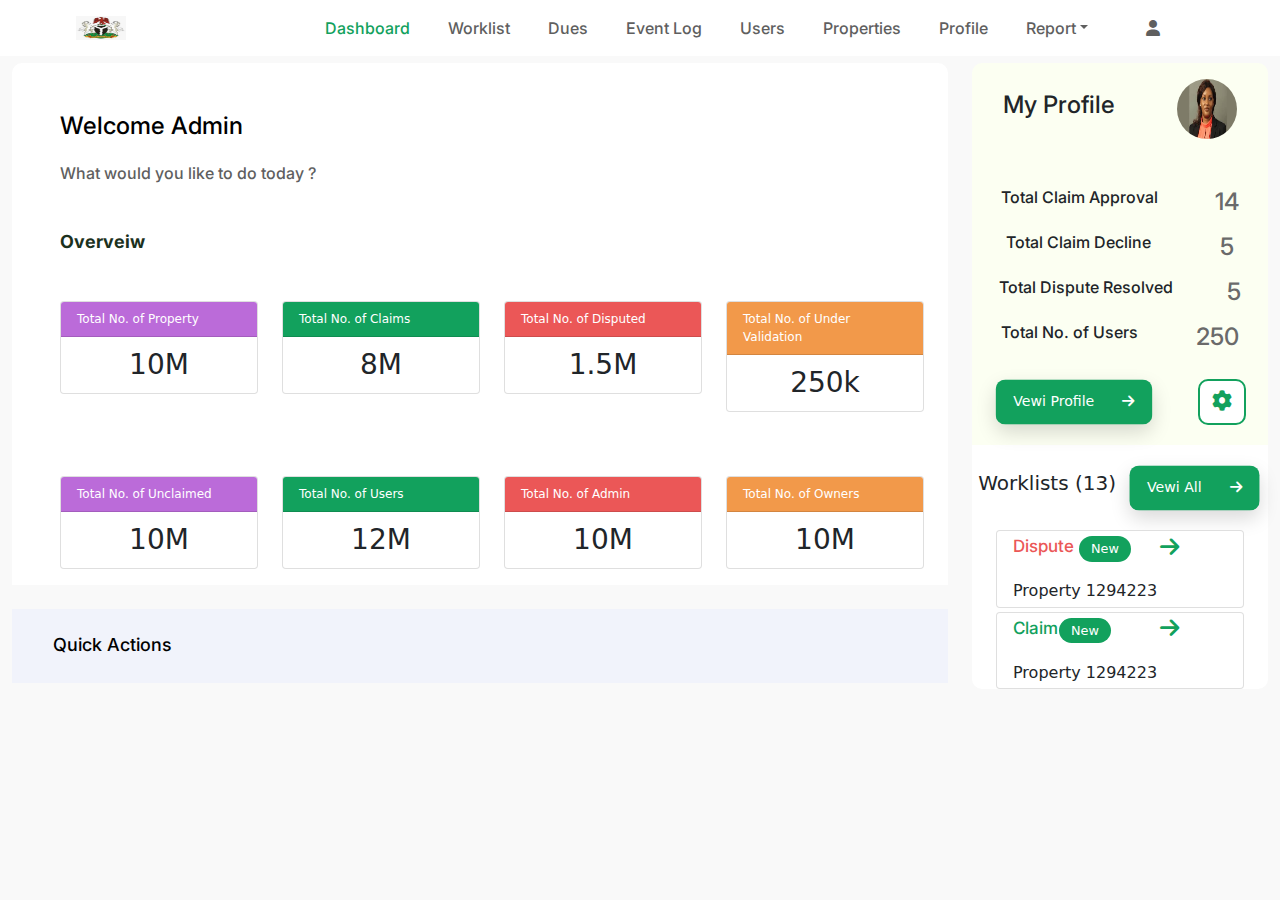
==== index.html @ dd1af163 "Initial commits" ====
<!DOCTYPE html>
<html lang="en">
    <head>
        <meta charset="UTF-8">
        <meta http-equiv="X-UA-Compatible" content="IE=edge">
        <meta name="viewport" content="width=device-width, initial-scale=1.0">
        <title>Document</title>
        <link rel="stylesheet" href="css/bootstrap.rtl.min.css">
        <link rel="stylesheet" href="css/navbar.css">
        <link rel="stylesheet" href="css/welcome-admin.css">
        <link rel="stylesheet" href="css/admin.css">
        <link
            rel="stylesheet"
            href="https://cdnjs.cloudflare.com/ajax/libs/font-awesome/6.0.0/css/all.min.css"
            integrity="sha512-9usAa10IRO0HhonpyAIVpjrylPvoDwiPUiKdWk5t3PyolY1cOd4DSE0Ga+ri4AuTroPR5aQvXU9xC6qOPnzFeg=="
            crossorigin="anonymous"
            referrerpolicy="no-referrer"
        >
        <link href="https://fonts.googleapis.com/css2?family=Inter:wght@100;200;300;400;500&family=Poppins:wght@700&display=swap" rel="stylesheet">
        <link href="https://fonts.googleapis.com/css2?family=Inter:wght@100;200;300;400;500;600;700;800;900&family=M+PLUS+Rounded+1c:wght@700;800;900&family=Merriweather:ital,wght@0,300;0,400;0,700;1,300;1,400;1,900&family=Ms+Madi&family=PT+Sans:ital,wght@0,400;0,700;1,400&family=Special+Elite&family=Water+Brush&display=swap" rel="stylesheet">
    </head>
    <body>
        <nav class="navbar navbar-expand-lg navbar-light fixed-top  ">
            <div class="container-fluid ">
                <a class="navbar-brand" href="#">
                    <img
                        src="image/coat.jpg"
                        alt=""
                        width="50"
                        height="24"
                        class="d-inline-block align-text-top me-5"
                    >
                </a>
                <button
                    class="navbar-toggler"
                    type="button"
                    data-bs-toggle="collapse"
                    data-bs-target="#navbarNav"
                    aria-controls="navbarNav"
                    aria-expanded="false"
                    aria-label="Toggle navigation"
                >
                    <span class="navbar-toggler-icon"></span>
                </button>
                <div class="collapse navbar-collapse" id="navbarNav">
                    <ul class="navbar-nav">
                        <li class="nav-item">
                            <a class="nav-link active " aria-current="page" href="#">Dashboard</a>
                        </li>
                        <li class="nav-item">
                            <a class="nav-link " href="#">Worklist</a>
                        </li>
                        <li class="nav-item">
                            <a class="nav-link " href="#">Dues</a>
                        </li>
                        <li class="nav-item">
                            <a class="nav-link " href="index.html">Event Log</a>
                        </li>
                        <li class="nav-item">
                            <a class="nav-link" href="users.html">Users</a>
                        </li>
                        <li class="nav-item">
                            <a class="nav-link" href="#">Properties</a>
                        </li>
                        <li class="nav-item">
                            <a class="nav-link" href="#">Profile</a>
                        </li>
                        <li class="nav-item dropdown">
                            <a
                                class="nav-link dropdown-toggle"
                                href="#"
                                id="navbarDropdownMenuLink"
                                role="button"
                                data-bs-toggle="dropdown"
                                aria-expanded="false"
                            >
                                Report
                            </a>
                            <ul class="dropdown-menu" aria-labelledby="navbarDropdownMenuLink">
                                <li>
                                    <a class="dropdown-item" href="#">Action</a>
                                </li>
                                <li>
                                    <a class="dropdown-item" href="#">Another action</a>
                                </li>
                                <li>
                                    <a class="dropdown-item" href="#">Something else here</a>
                                </li>
                            </ul>
                        </li>
                        <li class="nav-item me-3">
                            <a class="nav-link" href="#">
                                <i class="fa-solid fa-user"></i>
                            </a>
                        </li>
                    </ul>
                </div>
            </div>
        </nav>
        <!-- MAIN CONTAINER -->
        <section>
            <div class="container-fluid main-container ">
                <div class="row d-flex justify-content-around">
                    <div class="col-lg-9 col-12  ">
                        <div class="admin-container">
                            <div class="admin-header me-5 pt-5">
                                <h4>Welcome Admin</h4>
                                <div class="sub-title mt-4">
                                    <p> What would you like to do today ?</p>
                                </div>
                            </div>
                            <div class="admin-body me-5 mt-5">
                                <div class="body-header">
                                    <h4>
                                        Overveiw
                                    </h4>
                                </div>
                                <div class="body-cards mt-5 ms-5 ms-lg-4 ">
                                    <div class="row mb-3 ">
                                        <div class="col-lg-3 col-6 mb-3 ">
                                            <div class="card ">
                                                <div class="card-header card-header-one">Total No. of Property</div>
                                                <div class="card-body">
                                                    <h3 class="card-text text-center p-2">
                                                        <span class=""> 10M</span>
                                                    </h3>
                                                </div>
                                            </div>
                                        </div>
                                        <div class="col-lg-3 col-6 mb-3">
                                            <div class="card">
                                                <div class="card-header card-header-two">Total No. of Claims</div>
                                                <div class="card-body">
                                                    <h3 class="card-text text-center p-2">
                                                        <span class=""> 8M</span>
                                                    </h3>
                                                </div>
                                            </div>
                                        </div>
                                        <div class="col-lg-3 col-6 mb-3">
                                            <div class="card">
                                                <div class="card-header card-header-three">Total No. of Disputed</div>
                                                <div class="card-body">
                                                    <h3 class="card-text text-center p-2">
                                                        <span class=""> 1.5M</span>
                                                    </h3>
                                                </div>
                                            </div>
                                        </div>
                                        <div class="col-lg-3 col-6 mb-3">
                                            <div class="card">
                                                <div class="card-header card-header-four">Total No. of Under Validation</div>
                                                <div class="card-body">
                                                    <h3 class="card-text text-center p-2">
                                                        <span class=""> 250k</span>
                                                    </h3>
                                                </div>
                                            </div>
                                        </div>
                                    </div>
                                    <div class="row mt-lg-5  ">
                                        <div class="col-lg-3 col-6 mb-3">
                                            <div class="card">
                                                <div class="card-header card-header-one">Total No. of Unclaimed</div>
                                                <div class="card-body">
                                                    <h3 class="card-text text-center p-2">
                                                        <span class=""> 10M</span>
                                                    </h3>
                                                </div>
                                            </div>
                                        </div>
                                        <div class="col-lg-3 col-6 mb-3">
                                            <div class="card">
                                                <div class="card-header card-header-two">Total No. of Users</div>
                                                <div class="card-body">
                                                    <h3 class="card-text text-center p-2">
                                                        <span class=""> 12M</span>
                                                    </h3>
                                                </div>
                                            </div>
                                        </div>
                                        <div class="col-lg-3 col-6 mb-3 ">
                                            <div class="card">
                                                <div class="card-header card-header-three">Total No. of Admin</div>
                                                <div class="card-body">
                                                    <h3 class="card-text text-center p-2">
                                                        <span class=""> 10M</span>
                                                    </h3>
                                                </div>
                                            </div>
                                        </div>
                                        <div class="col-lg-3 col-6 mb-3">
                                            <div class="card">
                                                <div class="card-header card-header-four">Total No. of Owners</div>
                                                <div class="card-body">
                                                    <h3 class="card-text text-center p-2">
                                                        <span class=""> 10M</span>
                                                    </h3>
                                                </div>
                                            </div>
                                        </div>
                                    </div>
                                </div>
                            </div>
                        </div>
                        <div class="quick-action-container mt-4 ">
                            <div class="quick-action-link me-3">
                                <a href="">Quick Actions</a>
                            </div>
                        </div>
                    </div>
                    <div class="col-lg-3 col-12  right-container ">
                        <div class="profile-container">
                            <div class="profile-header d-flex justify-content-around align-items-center  pt-3">
                                <div class="profile-text">
                                    <h4>My Profile</h4>
                                </div>
                                <div class="profile-image">
                                    <img src="image/user4.jpg" alt="" class=" ">
                                </div>
                            </div>
                            <div class="profile-body mt-5">
                                <div class="total d-flex justify-content-around align-items-center ">
                                    <p>Total Claim Approval</p>
                                    <span class="total-number pb-2">14</span>
                                </div>
                                <div class="total d-flex justify-content-around align-items-center mt-2">
                                    <p>Total Claim Decline</p>
                                    <span class="total-number pb-2">5</span>
                                </div>
                                <div class="total d-flex justify-content-around align-items-center mt-2">
                                    <p>Total Dispute Resolved</p>
                                    <span class="total-number pb-2">5</span>
                                </div>
                                <div class="total d-flex justify-content-around align-items-center mt-2">
                                    <p>Total No. of  Users</p>
                                    <span class="total-number mb-2">250</span>
                                </div>
                            </div>
                            <div class="profile-footer d-flex justify-content-around align-items-center">
                                <div class="veiw-btn">
                                    <button class="view-button px-3">
                                        Vewi Profile
                                        <i class="fa-solid fa-arrow-right me-4"></i>
                                    </button>
                                </div>
                                <div class="setting-icon ">
                                    <i class="fa-solid fa-gear"></i>
                                </div>
                            </div>
                        </div>
                        <div class="worklists-container">
                            <div class="worklist-header d-flex justify-content-around align-items-center">
                                <div class="worklist-text mt-0 ">
                                    <h5>
                                        Worklists
                                        <span> (13)</span>
                                    </h5>
                                </div>
                                <div class="veiw-btn mt-0 ">
                                    <button class="view-button px-3">
                                        Vewi All
                                        <i class="fa-solid fa-arrow-right me-4 "></i>
                                    </button>
                                </div>
                            </div>
                            <div class="worklist-body  d-flex flex-column">
                                <div class="card ms-4 me-4">
                                    <div class="card-body">
                                        <div class="card-title d-flex align-items-center justify-content-between">
                                            <p class="mt-1 dispute">Dispute</p>
                                            <div class="new d-flex align-items-center ms-4 mb-2 ">New</div>
                                            <div class="arrow-right  mb-2">
                                                <i class="fa-solid fa-arrow-right ms-5 "></i>
                                            </div>
                                        </div>
                                        <p class="card-text">
                                            Property
                                            <span>1294223</span>
                                        </p>
                                    </div>
                                </div>
                                <div class="card mt-1 ms-4 me-4">
                                    <div class="card-body">
                                        <div class="card-title d-flex align-items-center justify-content-between">
                                            <p class="mt-1 claim">Claim</p>
                                            <div class="new d-flex align-items-center ms-5 mb-2">New</div>
                                            <div class="arrow-right  mb-2">
                                                <i class="fa-solid fa-arrow-right ms-5 "></i>
                                            </div>
                                        </div>
                                        <p class="card-text">
                                            Property
                                            <span>1294223</span>
                                        </p>
                                    </div>
                                </div>
                            </div>
                        </div>
                    </div>
                </div>
            </div>
        </section>
    </body>
</html>
---- css/navbar.css ----
/* All Nav Bar */
.navbar {
  background-color: #ffffff !important;
  z-index: 10;
  width: 100%;
  /* padding-top: 0 !important; */
  /* padding-bottom: 0 !important; */
}
.navbar-collapse {
  justify-content: flex-end;
  padding-right: 100px;
  background-color: #ffffff;
}
.navbar-expand-lg .navbar-nav .nav-link {
  padding-left: 30px;
}
.dropdown-menu {
  text-align: left;
}
.navbar-light .navbar-nav .nav-link.active {
  font-family: "Inter";
  font-style: normal;
  font-weight: 500;
  font-size: 16px;
  line-height: 19px;
  color: #12a15d;
}
.navbar-light .navbar-nav .nav-link {
  font-family: "Inter";
  font-style: normal;
  font-weight: 500;
  font-size: 16px;
  line-height: 19px;
  color: #5f5f5f;
}
.navbar-light .navbar-nav .nav-link:hover {
  color: #12a15d;
}
.dropdown-menu li a {
  text-decoration: underline;
  font-family: "Inter";
  font-style: normal;
  font-weight: 500;
  font-size: 16px;
  line-height: 19px;
  color: #12a15d;
}
.navbar-toggler {
  outline: none !important;
}
.navbar-light .navbar-toggler {
  border-color: white;
}
.navbar-toggler:focus {
  box-shadow: none;
}
---- css/welcome-admin.css ----
body {
  background-color: #f9f9f9;
}
.main-container {
  background-color: #f9f9f9;
  margin-top: 63px;
}
.profile-container {
  background-color: #fcfff2;
  border-top-left-radius: 10px;
  border-top-right-radius: 10px;
}
.profile-header .profile-text {
  font-family: "Inter";
  font-style: normal;
  font-weight: 500;
  font-size: 20px;
  line-height: 24px;
}
.profile-header .profile-image img {
  overflow: hidden;
  width: 60px;
  height: 60px;
  border-radius: 30px;
}

.profile-body .total p {
  font-family: "Inter";
  font-style: normal;
  font-weight: 500;
  font-size: 16px;
  line-height: 19px;
}
.profile-body .total .total-number {
  font-family: "Inter";
  font-style: normal;
  font-weight: 500;
  font-size: 24px;
  line-height: 29px;
  color: #6a6a6a;
}

.view-button,
.setting-icon {
  background: #12a15d;
  border: 0;
  outline: 0;
  color: #fff;
  border-radius: 10px;
  font-size: 0.9rem;
  margin: 20px 0;
  box-shadow: 0px 8px 20px rgba(0, 0, 0, 0.15);
  display: inline-block;
  text-align: center;
  cursor: pointer;
  transition: 0.25s transform;
  border: 2px solid transparent;

  padding: 10px 20px;
  gap: 10px;
}
.view-button,
.setting-icon:hover {
  transform: scale(0.98);
}
.setting-icon {
  border: 2px solid #12a15d;
  box-shadow: none;
  font-size: 0.6rem;
  padding: 10px 12px;
  background-color: #fff;
}
.setting-icon .fa-gear {
  font-size: 20px;
  color: #12a15d;
}
.worklists-container {
  background-color: #ffffff;
  border-bottom-left-radius: 10px;
  border-bottom-right-radius: 10px;
}

.card-body .card-title .dispute,
.claim {
  font-family: "Inter";
  font-style: normal;
  font-weight: 500;
  font-size: 17px;
  line-height: 17px;
  color: #eb5757;
}
.card-body .card-title .claim {
  color: #12a15d;
}
.card-body {
  padding: 0.2rem 1rem;
}
.card-body .card-title .new {
  background: #12a15d;
  color: #fff;
  font-size: 0.8rem;
  padding: 3px 12px;
  border-radius: 1rem;
}
.card-body .card-title .arrow-right .fa-solid {
  font-size: 22px;
  color: #12a15d;
}
---- css/admin.css ----
.admin-container {
  background: #ffffff;
  border-top-left-radius: 10px;
  border-top-right-radius: 10px;
}
.admin-container .admin-header h4 {
  font-family: "Inter";
  font-style: normal;
  font-weight: 500;
  font-size: 24px;
  line-height: 29px;
  color: #000000;
}
.admin-container .admin-header .sub-title p {
  font-family: "Inter";
  font-style: normal;
  font-weight: 500;
  font-size: 16px;
  line-height: 19px;
  color: #5f5f5f;
}
.admin-container .admin-body .body-header h4 {
  font-family: "Inter";
  font-style: normal;
  font-weight: 700;
  font-size: 18px;
  line-height: 22px;
  color: #1b311d;
}
.body-cards .row .card-header-one {
  background-color: #bb6bd9;
  color: white;
  font-size: 12px;
}
.body-cards .row .card-header-two {
  background-color: #12a15d;
  color: white;
  font-size: 12px;
}
.body-cards .row .card-header-three {
  background-color: #eb5757;
  color: white;
  font-size: 12px;
}
.body-cards .row .card-header-four {
  background-color: #f2994a;
  color: white;
  font-size: 12px;
}
.quick-action-container {
  background-color: #f1f3fb;
  padding: 25px;
}
.quick-action-container .quick-action-link a {
  text-decoration: none;
  color: #000000;
  font-family: "Inter";
  font-style: normal;
  font-weight: 500;
  font-size: 18px;
  line-height: 22px;
}
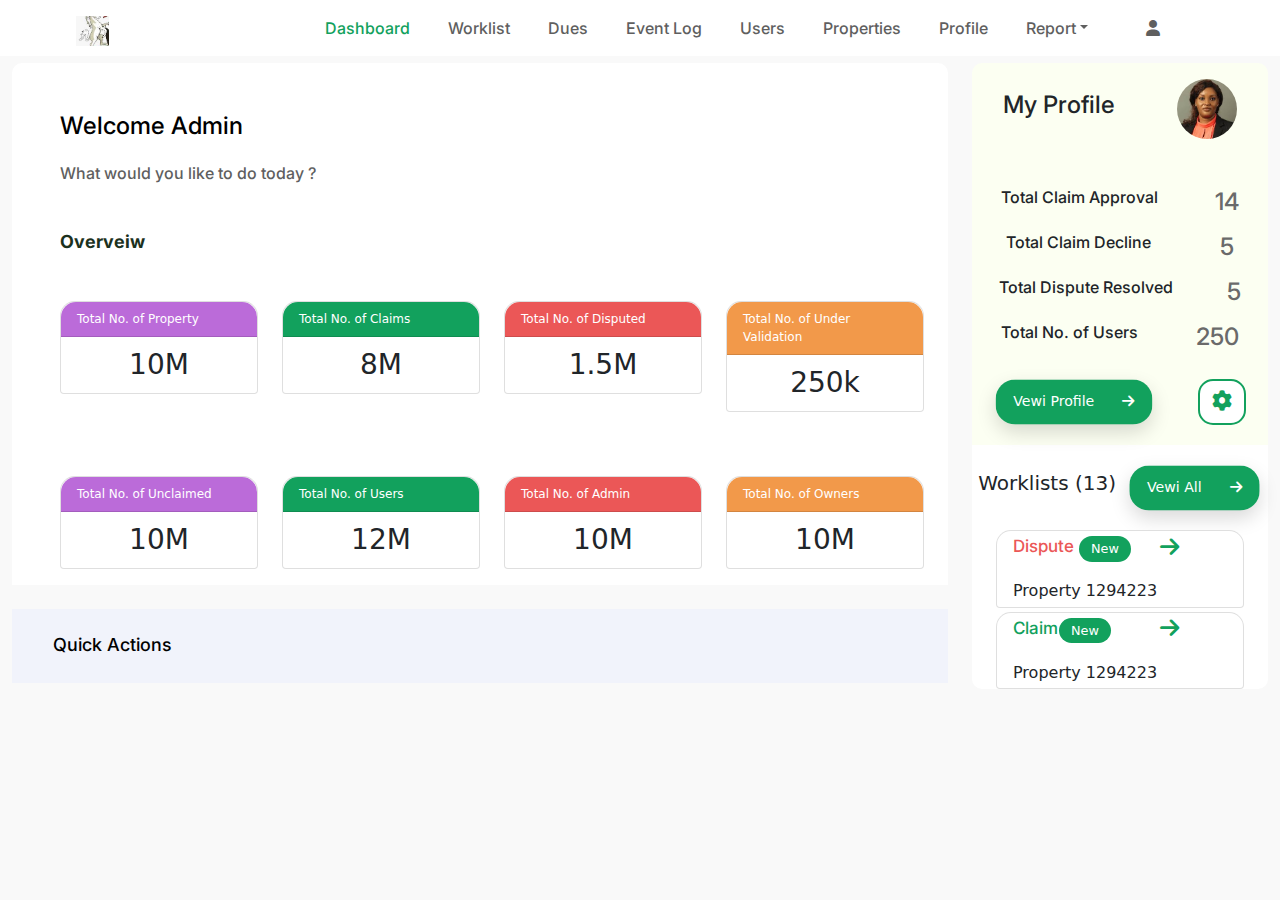
==== commit bff2b8c3: "Nigeria" ====
--- a/index.html
+++ b/index.html
@@ -23,13 +23,9 @@
         <nav class="navbar navbar-expand-lg navbar-light fixed-top  ">
             <div class="container-fluid ">
                 <a class="navbar-brand" href="#">
-                    <img
-                        src="image/coat.jpg"
-                        alt=""
-                        width="50"
-                        height="24"
-                        class="d-inline-block align-text-top me-5"
-                    >
+                    <div class="nav-image">
+                        <img src="image/coat.jpg" alt="" class="d-inline-block align-text-top me-5">
+                    </div>
                 </a>
                 <button
                     class="navbar-toggler"
@@ -48,22 +44,22 @@
                             <a class="nav-link active " aria-current="page" href="#">Dashboard</a>
                         </li>
                         <li class="nav-item">
-                            <a class="nav-link " href="#">Worklist</a>
-                        </li>
-                        <li class="nav-item">
-                            <a class="nav-link " href="#">Dues</a>
-                        </li>
-                        <li class="nav-item">
-                            <a class="nav-link " href="index.html">Event Log</a>
+                            <a class="nav-link " href="work-list.html">Worklist</a>
+                        </li>
+                        <li class="nav-item">
+                            <a class="nav-link " href="dues.html">Dues</a>
+                        </li>
+                        <li class="nav-item">
+                            <a class="nav-link " href="event-log.html">Event Log</a>
                         </li>
                         <li class="nav-item">
                             <a class="nav-link" href="users.html">Users</a>
                         </li>
                         <li class="nav-item">
-                            <a class="nav-link" href="#">Properties</a>
-                        </li>
-                        <li class="nav-item">
-                            <a class="nav-link" href="#">Profile</a>
+                            <a class="nav-link" href="property.html">Properties</a>
+                        </li>
+                        <li class="nav-item">
+                            <a class="nav-link" href="profile.html">Profile</a>
                         </li>
                         <li class="nav-item dropdown">
                             <a
@@ -88,10 +84,27 @@
                                 </li>
                             </ul>
                         </li>
-                        <li class="nav-item me-3">
-                            <a class="nav-link" href="#">
+                        <li class="nav-item dropdown me-3">
+                            <a
+                                class="nav-link"
+                                href="#"
+                                class="nav-link dropdown-toggle"
+                                href="#"
+                                id="profile-log-out"
+                                role="button"
+                                data-bs-toggle="dropdown"
+                                aria-expanded="false"
+                            >
                                 <i class="fa-solid fa-user"></i>
                             </a>
+                            <ul class="dropdown-menu" aria-labelledby="profile-log-out">
+                                <li>
+                                    <a class="dropdown-item" href="log-in.html">Log Out</a>
+                                </li>
+                                <li>
+                                    <a class="dropdown-item" href="change-password.html">Change Password</a>
+                                </li>
+                            </ul>
                         </li>
                     </ul>
                 </div>
@@ -240,7 +253,7 @@
                             <div class="profile-footer d-flex justify-content-around align-items-center">
                                 <div class="veiw-btn">
                                     <button class="view-button px-3">
-                                        Vewi Profile
+                                        <a href="profile.html">Vewi Profile</a>
                                         <i class="fa-solid fa-arrow-right me-4"></i>
                                     </button>
                                 </div>
@@ -259,7 +272,7 @@
                                 </div>
                                 <div class="veiw-btn mt-0 ">
                                     <button class="view-button px-3">
-                                        Vewi All
+                                        <a href="work-list.html"> Vewi All</a>
                                         <i class="fa-solid fa-arrow-right me-4 "></i>
                                     </button>
                                 </div>
@@ -301,5 +314,7 @@
                 </div>
             </div>
         </section>
+        <script src="js/bootstrap.bundle.min.js"></script>
+        <script src="js/form.js"></script>
     </body>
 </html>
--- a/css/navbar.css
+++ b/css/navbar.css
@@ -3,8 +3,6 @@
   background-color: #ffffff !important;
   z-index: 10;
   width: 100%;
-  /* padding-top: 0 !important; */
-  /* padding-bottom: 0 !important; */
 }
 .navbar-collapse {
   justify-content: flex-end;
@@ -54,3 +52,6 @@
 .navbar-toggler:focus {
   box-shadow: none;
 }
+.nav-image {
+  height: 30px;
+}
--- a/css/welcome-admin.css
+++ b/css/welcome-admin.css
@@ -1,6 +1,20 @@
 body {
   background-color: #f9f9f9;
 }
+
+img {
+  height: 100%;
+  width: 100%;
+  object-fit: cover;
+}
+a {
+  text-decoration: none;
+  color: inherit;
+}
+a:hover {
+  color: inherit;
+}
+
 .main-container {
   background-color: #f9f9f9;
   margin-top: 63px;
@@ -46,7 +60,6 @@
   border: 0;
   outline: 0;
   color: #fff;
-  border-radius: 10px;
   font-size: 0.9rem;
   margin: 20px 0;
   box-shadow: 0px 8px 20px rgba(0, 0, 0, 0.15);
@@ -55,7 +68,7 @@
   cursor: pointer;
   transition: 0.25s transform;
   border: 2px solid transparent;
-
+  border-radius: 20px;
   padding: 10px 20px;
   gap: 10px;
 }
@@ -69,6 +82,7 @@
   font-size: 0.6rem;
   padding: 10px 12px;
   background-color: #fff;
+  border-radius: 15px;
 }
 .setting-icon .fa-gear {
   font-size: 20px;
--- a/css/admin.css
+++ b/css/admin.css
@@ -27,25 +27,38 @@
   line-height: 22px;
   color: #1b311d;
 }
+.card {
+  border-top-left-radius: 15px;
+  border-top-right-radius: 15px;
+}
 .body-cards .row .card-header-one {
   background-color: #bb6bd9;
+
   color: white;
   font-size: 12px;
+  border-top-left-radius: 15px;
+  border-top-right-radius: 15px;
 }
 .body-cards .row .card-header-two {
   background-color: #12a15d;
   color: white;
   font-size: 12px;
+  border-top-left-radius: 15px;
+  border-top-right-radius: 15px;
 }
 .body-cards .row .card-header-three {
   background-color: #eb5757;
   color: white;
   font-size: 12px;
+  border-top-left-radius: 15px;
+  border-top-right-radius: 15px;
 }
 .body-cards .row .card-header-four {
   background-color: #f2994a;
   color: white;
   font-size: 12px;
+  border-top-left-radius: 15px;
+  border-top-right-radius: 15px;
 }
 .quick-action-container {
   background-color: #f1f3fb;
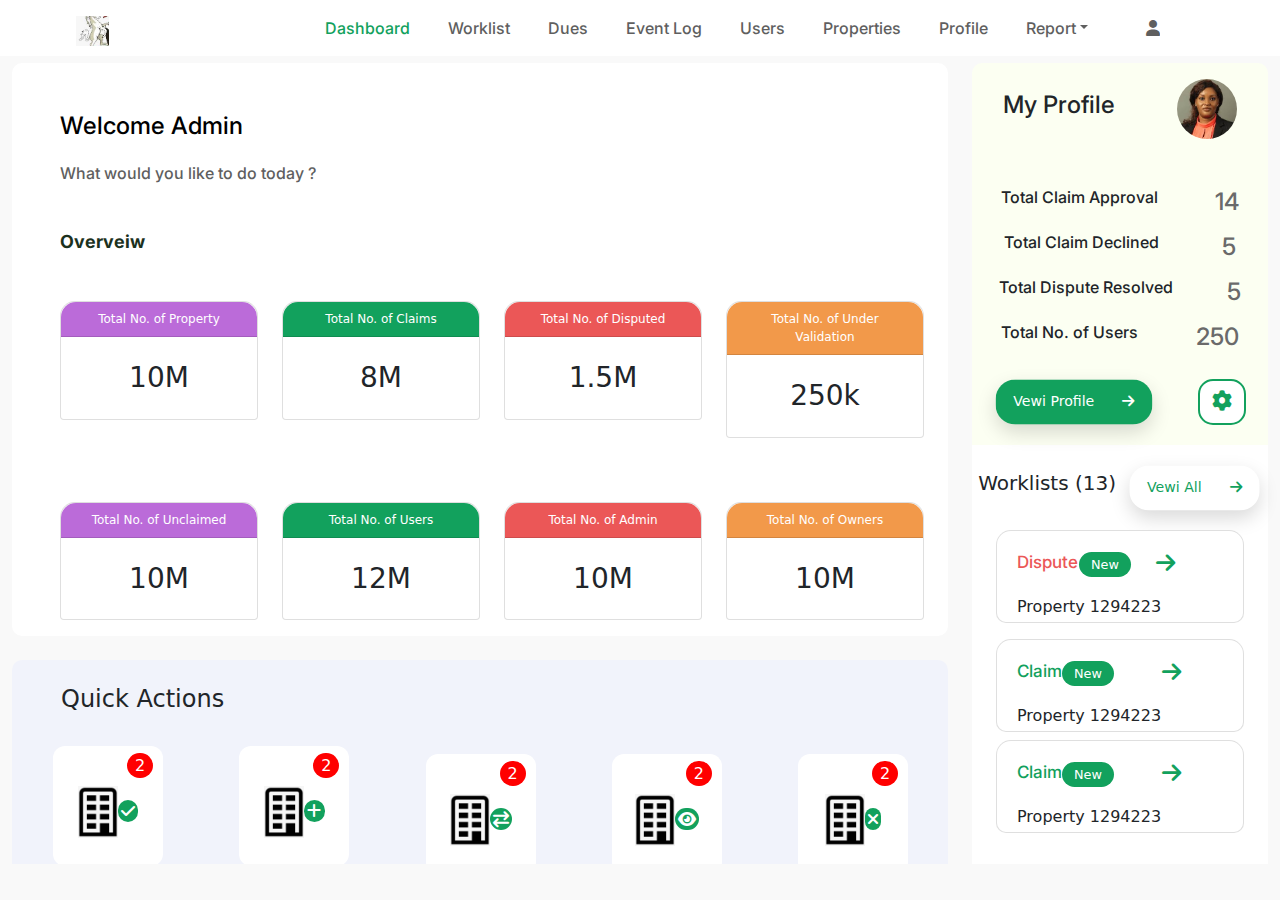
==== commit 84f453ca: "update" ====
--- a/index.html
+++ b/index.html
@@ -9,6 +9,7 @@
         <link rel="stylesheet" href="css/navbar.css">
         <link rel="stylesheet" href="css/welcome-admin.css">
         <link rel="stylesheet" href="css/admin.css">
+        <link rel="stylesheet" href="css/property.css">
         <link
             rel="stylesheet"
             href="https://cdnjs.cloudflare.com/ajax/libs/font-awesome/6.0.0/css/all.min.css"
@@ -41,7 +42,7 @@
                 <div class="collapse navbar-collapse" id="navbarNav">
                     <ul class="navbar-nav">
                         <li class="nav-item">
-                            <a class="nav-link active " aria-current="page" href="#">Dashboard</a>
+                            <a class="nav-link active " aria-current="page" href="index.html">Dashboard</a>
                         </li>
                         <li class="nav-item">
                             <a class="nav-link " href="work-list.html">Worklist</a>
@@ -74,13 +75,16 @@
                             </a>
                             <ul class="dropdown-menu" aria-labelledby="navbarDropdownMenuLink">
                                 <li>
-                                    <a class="dropdown-item" href="#">Action</a>
+                                    <a class="dropdown-item" href="property-report.html">Property Report</a>
                                 </li>
                                 <li>
-                                    <a class="dropdown-item" href="#">Another action</a>
+                                    <a class="dropdown-item" href="user-report.html">User Report</a>
                                 </li>
                                 <li>
-                                    <a class="dropdown-item" href="#">Something else here</a>
+                                    <a class="dropdown-item" href="transaction-report.html">Tansaction Report</a>
+                                </li>
+                                <li>
+                                    <a class="dropdown-item" href="activites.html">Activity Report</a>
                                 </li>
                             </ul>
                         </li>
@@ -110,12 +114,14 @@
                 </div>
             </div>
         </nav>
-        <!-- MAIN CONTAINER -->
+        <!-- MAIN CONTAINER  -->
         <section>
+            <!-- OVERVIEW CONTAINER -->
             <div class="container-fluid main-container ">
-                <div class="row d-flex justify-content-around">
-                    <div class="col-lg-9 col-12  ">
+                <div class="row d-flex justify-content-around full-container">
+                    <div class="col-lg-9 col-12 first-container  ">
                         <div class="admin-container">
+                            <!-- OVERVIEW HEADER -->
                             <div class="admin-header me-5 pt-5">
                                 <h4>Welcome Admin</h4>
                                 <div class="sub-title mt-4">
@@ -128,86 +134,95 @@
                                         Overveiw
                                     </h4>
                                 </div>
+                                <!-- OVERVIEW BODY -->
                                 <div class="body-cards mt-5 ms-5 ms-lg-4 ">
                                     <div class="row mb-3 ">
-                                        <div class="col-lg-3 col-6 mb-3 ">
+                                        <!-- OVERVIEW CARD -->
+                                        <div class="col-lg-3 col-12 col-md-6 mb-3 ">
                                             <div class="card ">
-                                                <div class="card-header card-header-one">Total No. of Property</div>
-                                                <div class="card-body">
-                                                    <h3 class="card-text text-center p-2">
-                                                        <span class=""> 10M</span>
-                                                    </h3>
-                                                </div>
-                                            </div>
-                                        </div>
-                                        <div class="col-lg-3 col-6 mb-3">
-                                            <div class="card">
-                                                <div class="card-header card-header-two">Total No. of Claims</div>
-                                                <div class="card-body">
-                                                    <h3 class="card-text text-center p-2">
-                                                        <span class=""> 8M</span>
-                                                    </h3>
-                                                </div>
-                                            </div>
-                                        </div>
-                                        <div class="col-lg-3 col-6 mb-3">
-                                            <div class="card">
-                                                <div class="card-header card-header-three">Total No. of Disputed</div>
-                                                <div class="card-body">
-                                                    <h3 class="card-text text-center p-2">
-                                                        <span class=""> 1.5M</span>
-                                                    </h3>
-                                                </div>
-                                            </div>
-                                        </div>
-                                        <div class="col-lg-3 col-6 mb-3">
-                                            <div class="card">
-                                                <div class="card-header card-header-four">Total No. of Under Validation</div>
-                                                <div class="card-body">
-                                                    <h3 class="card-text text-center p-2">
-                                                        <span class=""> 250k</span>
-                                                    </h3>
-                                                </div>
-                                            </div>
-                                        </div>
-                                    </div>
-                                    <div class="row mt-lg-5  ">
-                                        <div class="col-lg-3 col-6 mb-3">
-                                            <div class="card">
-                                                <div class="card-header card-header-one">Total No. of Unclaimed</div>
-                                                <div class="card-body">
-                                                    <h3 class="card-text text-center p-2">
-                                                        <span class=""> 10M</span>
-                                                    </h3>
-                                                </div>
-                                            </div>
-                                        </div>
-                                        <div class="col-lg-3 col-6 mb-3">
-                                            <div class="card">
-                                                <div class="card-header card-header-two">Total No. of Users</div>
-                                                <div class="card-body">
-                                                    <h3 class="card-text text-center p-2">
-                                                        <span class=""> 12M</span>
-                                                    </h3>
-                                                </div>
-                                            </div>
-                                        </div>
-                                        <div class="col-lg-3 col-6 mb-3 ">
-                                            <div class="card">
-                                                <div class="card-header card-header-three">Total No. of Admin</div>
-                                                <div class="card-body">
-                                                    <h3 class="card-text text-center p-2">
-                                                        <span class=""> 10M</span>
-                                                    </h3>
-                                                </div>
-                                            </div>
-                                        </div>
-                                        <div class="col-lg-3 col-6 mb-3">
-                                            <div class="card">
-                                                <div class="card-header card-header-four">Total No. of Owners</div>
-                                                <div class="card-body">
-                                                    <h3 class="card-text text-center p-2">
-                                                        <span class=""> 10M</span>
+                                                <div class="card-header card-header-one text-center">Total No. of Property</div>
+                                                <div class="card-body">
+                                                    <h3 class="card-text text-center p-2">
+                                                        <span class="" id="overview-number"> 10M</span>
+                                                    </h3>
+                                                </div>
+                                            </div>
+                                        </div>
+                                        <!-- OVERVIEW CARD -->
+                                        <div class="col-lg-3 col-12 col-md-6 mb-3">
+                                            <div class="card">
+                                                <div class="card-header card-header-two text-center">Total No. of Claims</div>
+                                                <div class="card-body">
+                                                    <h3 class="card-text text-center p-2">
+                                                        <span class="" id="overview-number"> 8M</span>
+                                                    </h3>
+                                                </div>
+                                            </div>
+                                        </div>
+                                        <!-- OVERVIEW CARD -->
+                                        <div class="col-lg-3 col-12 col-md-6 mb-3">
+                                            <div class="card">
+                                                <div class="card-header card-header-three text-center">Total No. of Disputed</div>
+                                                <div class="card-body">
+                                                    <h3 class="card-text text-center p-2">
+                                                        <span class="" id="overview-number"> 1.5M</span>
+                                                    </h3>
+                                                </div>
+                                            </div>
+                                        </div>
+                                        <!-- OVERVIEW CARD -->
+                                        <div class="col-lg-3 col-12 col-md-6 mb-3">
+                                            <div class="card">
+                                                <div class="card-header card-header-four text-center">Total No. of Under Validation</div>
+                                                <div class="card-body">
+                                                    <h3 class="card-text text-center p-2">
+                                                        <span class="" id="overview-number"> 250k</span>
+                                                    </h3>
+                                                </div>
+                                            </div>
+                                        </div>
+                                    </div>
+                                    <div class="row mt-lg-5 ">
+                                        <!-- OVERVIEW CARD -->
+                                        <div class="col-lg-3 col-12 col-md-6 mb-3">
+                                            <div class="card">
+                                                <div class="card-header card-header-one text-center">Total No. of Unclaimed</div>
+                                                <div class="card-body">
+                                                    <h3 class="card-text text-center p-2">
+                                                        <span class="" id="overview-number"> 10M</span>
+                                                    </h3>
+                                                </div>
+                                            </div>
+                                        </div>
+                                        <!-- OVERVIEW CARD -->
+                                        <div class="col-lg-3 col-12 col-md-6 mb-3">
+                                            <div class="card">
+                                                <div class="card-header card-header-two text-center">Total No. of Users</div>
+                                                <div class="card-body">
+                                                    <h3 class="card-text text-center p-2">
+                                                        <span class="" id="overview-number"> 12M</span>
+                                                    </h3>
+                                                </div>
+                                            </div>
+                                        </div>
+                                        <!-- OVERVIEW CARD -->
+                                        <div class="col-lg-3 col-12 col-md-6 mb-3 ">
+                                            <div class="card">
+                                                <div class="card-header card-header-three text-center">Total No. of Admin</div>
+                                                <div class="card-body">
+                                                    <h3 class="card-text text-center p-2">
+                                                        <span class="" id="overview-number"> 10M</span>
+                                                    </h3>
+                                                </div>
+                                            </div>
+                                        </div>
+                                        <!-- OVERVIEW CARD -->
+                                        <div class="col-lg-3 col-12 col-md-6 mb-3">
+                                            <div class="card">
+                                                <div class="card-header card-header-four text-center">Total No. of Owners</div>
+                                                <div class="card-body">
+                                                    <h3 class="card-text text-center p-2">
+                                                        <span class="" id="overview-number"> 10M</span>
                                                     </h3>
                                                 </div>
                                             </div>
@@ -216,38 +231,198 @@
                                 </div>
                             </div>
                         </div>
+                        <!-- QUICK ACTION -->
                         <div class="quick-action-container mt-4 ">
-                            <div class="quick-action-link me-3">
-                                <a href="">Quick Actions</a>
+                            <div class="quick-action-link me-3 ">
+                                <h4 class="mb-4 me-2 "> Quick Actions</h4>
+                                <div class="row d-flex justify-content-between align-items-center ">
+                                    <div class="col-lg-2 col-md-4 col-6">
+                                        <div class="quick-action-card ">
+                                            <div class="number-tag col-6 text-start pt-2 ">
+                                                <span class="number px-2" id="tag">2</span>
+                                            </div>
+                                            <div class="d-flex align-items-center justify-content-center mt-2">
+                                                <div class="image">
+                                                    <img src="image/black-building.png" alt="">
+                                                </div>
+                                                <div class="icon-tag">
+                                                    <div class="icon">
+                                                        <i class="fa fa-check" aria-hidden="true"></i>
+                                                    </div>
+                                                </div>
+                                            </div>
+                                        </div>
+                                    </div>
+                                    <div class="col-lg-2 col-md-4 col-6">
+                                        <div class="quick-action-card ">
+                                            <div class="number-tag col-6 text-start pt-2 ">
+                                                <span class="number px-2" id="tag">2</span>
+                                            </div>
+                                            <div class="d-flex align-items-center justify-content-center mt-2">
+                                                <div class="image">
+                                                    <img src="image/black-building.png" alt="">
+                                                </div>
+                                                <div class="icon-tag">
+                                                    <div class="icon">
+                                                        <i class="fa fa-plus" aria-hidden="true"></i>
+                                                    </div>
+                                                </div>
+                                            </div>
+                                        </div>
+                                    </div>
+                                    <div class="col-lg-2 col-md-4 col-6 mt-3">
+                                        <div class="quick-action-card ">
+                                            <div class="number-tag col-6 text-start pt-2 ">
+                                                <span class="number px-2" id="tag">2</span>
+                                            </div>
+                                            <div class="d-flex align-items-center justify-content-center mt-2">
+                                                <div class="image">
+                                                    <img src="image/black-building.png" alt="">
+                                                </div>
+                                                <div class="icon-tag">
+                                                    <div class="icon">
+                                                        <i class="fa fa-exchange" aria-hidden="true"></i>
+                                                    </div>
+                                                </div>
+                                            </div>
+                                        </div>
+                                    </div>
+                                    <div class="col-lg-2 col-md-4 col-6 mt-3">
+                                        <div class="quick-action-card ">
+                                            <div class="number-tag col-6 text-start pt-2 ">
+                                                <span class="number px-2" id="tag">2</span>
+                                            </div>
+                                            <div class="d-flex align-items-center justify-content-center mt-2">
+                                                <div class="image">
+                                                    <img src="image/black-building.png" alt="">
+                                                </div>
+                                                <div class="icon-tag">
+                                                    <div class="icon">
+                                                        <i class="fa fa-eye" aria-hidden="true"></i>
+                                                    </div>
+                                                </div>
+                                            </div>
+                                        </div>
+                                    </div>
+                                    <div class="col-lg-2 col-md-4 col-4 mt-3">
+                                        <div class="quick-action-card ">
+                                            <div class="number-tag col-6 text-start pt-2 ">
+                                                <span class="number px-2" id="tag">2</span>
+                                            </div>
+                                            <div class="d-flex align-items-center justify-content-center mt-2">
+                                                <div class="image">
+                                                    <img src="image/black-building.png" alt="">
+                                                </div>
+                                                <div class="icon-tag">
+                                                    <div class="icon">
+                                                        <i class="fa fa-times" aria-hidden="true"></i>
+                                                    </div>
+                                                </div>
+                                            </div>
+                                        </div>
+                                    </div>
+                                </div>
+                            </div>
+                        </div>
+                        <!-- TABLE CONTAINER -->
+                        <div class="property-container mt-4 ">
+                            <div class=" me-3 ">
+                                <div class="d-flex justify-content-between align-items-center">
+                                    <h5 class="mb-4 me-2 "> Properties</h5>
+                                    <div class="view-property">
+                                        <button class="veiw-all-button">
+                                            <a href="property.html">  Veiw All</a>
+                                            <i class="fa-solid fa-arrow-right me-4"></i>
+                                        </button>
+                                    </div>
+                                </div>
+                                <div class="table-body table-responsive  mt-4">
+                                    <table class="table table-borderless   ">
+                                        <!-- TABLE HEADER -->
+                                        <thead>
+                                            <tr>
+                                                <th scope="col">Property ID</th>
+                                                <th scope="col">State</th>
+                                                <th scope="col">LGA</th>
+                                                <th scope="col">Address</th>
+                                                <th scope="col">Status</th>
+                                                <th scope="col">Action</th>
+                                            </tr>
+                                        </thead>
+                                        <!-- TABLE BODY -->
+                                        <tbody>
+                                            <tr>
+                                                <td>
+                                                    <div class=" mb-3" id="property-id">000001</div>
+                                                </span>
+                                                <div class="veiw-owner-btn">
+                                                    <a href="">veiw owner</a>
+                                                </div>
+                                            </td>
+                                            <td id="role">Abuja</td>
+                                            <td id="name">Garki</td>
+                                            <td id="email">3 Dante Keith Rd</td>
+                                            <td>
+                                                <div class="status-btn">Claimed</div>
+                                            </td>
+                                            <td id="veiw">
+                                                <div class="view-btn" data-bs-target="#property-card" data-bs-toggle="modal">
+                                                    <a href="#">Veiw</a>
+                                                </div>
+                                            </td>
+                                        </tr>
+                                        <tr>
+                                            <td>
+                                                <div class=" mb-3" id="property-id">000001</div>
+                                                <div class="veiw-owner-btn">
+                                                    <a href="">veiw owner</a>
+                                                </div>
+                                            </td>
+                                            <td id="role">Abuja</td>
+                                            <td id="name">Garki</td>
+                                            <td id="email">3 Dante Keith Rd</td>
+                                            <td>
+                                                <div class="status-btn disputed">Disputed</div>
+                                            </td>
+                                            <td id="veiw">
+                                                <div class="view-btn" data-bs-target="#property-card" data-bs-toggle="modal">
+                                                    <a href="#"> Veiw</a>
+                                                </div>
+                                            </td>
+                                        </tr>
+                                    </table>
+                                </div>
                             </div>
                         </div>
                     </div>
-                    <div class="col-lg-3 col-12  right-container ">
+                    <!-- RIGHT CONTAINER CONTAINING THE PROFILE REVEIW -->
+                    <div class="col-lg-3 col-12  right-container  first-container ">
                         <div class="profile-container">
                             <div class="profile-header d-flex justify-content-around align-items-center  pt-3">
                                 <div class="profile-text">
                                     <h4>My Profile</h4>
                                 </div>
+                                <!-- PROFILE IMAGE -->
                                 <div class="profile-image">
                                     <img src="image/user4.jpg" alt="" class=" ">
                                 </div>
                             </div>
-                            <div class="profile-body mt-5">
+                            <div class="profile-body mt-5 alg">
                                 <div class="total d-flex justify-content-around align-items-center ">
                                     <p>Total Claim Approval</p>
-                                    <span class="total-number pb-2">14</span>
+                                    <span class="total-number pb-2" id="total-number">14</span>
                                 </div>
                                 <div class="total d-flex justify-content-around align-items-center mt-2">
-                                    <p>Total Claim Decline</p>
-                                    <span class="total-number pb-2">5</span>
+                                    <p>Total Claim Declined</p>
+                                    <span class="total-number pb-2" id="total-number">5</span>
                                 </div>
                                 <div class="total d-flex justify-content-around align-items-center mt-2">
                                     <p>Total Dispute Resolved</p>
-                                    <span class="total-number pb-2">5</span>
+                                    <span class="total-number pb-2" id="total-number">5</span>
                                 </div>
                                 <div class="total d-flex justify-content-around align-items-center mt-2">
                                     <p>Total No. of  Users</p>
-                                    <span class="total-number mb-2">250</span>
+                                    <span class="total-number mb-2" id="total-number">250</span>
                                 </div>
                             </div>
                             <div class="profile-footer d-flex justify-content-around align-items-center">
@@ -262,7 +437,9 @@
                                 </div>
                             </div>
                         </div>
+                        <!-- WORKLIST REVIEW -->
                         <div class="worklists-container">
+                            <!-- WORKLIST HEADER -->
                             <div class="worklist-header d-flex justify-content-around align-items-center">
                                 <div class="worklist-text mt-0 ">
                                     <h5>
@@ -270,15 +447,17 @@
                                         <span> (13)</span>
                                     </h5>
                                 </div>
-                                <div class="veiw-btn mt-0 ">
-                                    <button class="view-button px-3">
+                                <!-- WORKLIST LIST BUUTON LEADING TO WORKLIST PAGE -->
+                                <div class="veiw-btn  mt-0 ">
+                                    <button class="view-button work-list-btn px-3">
                                         <a href="work-list.html"> Vewi All</a>
                                         <i class="fa-solid fa-arrow-right me-4 "></i>
                                     </button>
                                 </div>
                             </div>
+                            <!-- WORKLIST BODY -->
                             <div class="worklist-body  d-flex flex-column">
-                                <div class="card ms-4 me-4">
+                                <div class="card worklist-card ms-4 me-4 mb-2">
                                     <div class="card-body">
                                         <div class="card-title d-flex align-items-center justify-content-between">
                                             <p class="mt-1 dispute">Dispute</p>
@@ -293,7 +472,22 @@
                                         </p>
                                     </div>
                                 </div>
-                                <div class="card mt-1 ms-4 me-4">
+                                <div class="card worklist-card mt-1 ms-4 me-4 mt-2">
+                                    <div class="card-body">
+                                        <div class="card-title d-flex align-items-center justify-content-between">
+                                            <p class="mt-1 claim">Claim</p>
+                                            <div class="new d-flex align-items-center ms-5 mb-2">New</div>
+                                            <div class="arrow-right  mb-2">
+                                                <i class="fa-solid fa-arrow-right ms-5 "></i>
+                                            </div>
+                                        </div>
+                                        <p class="card-text">
+                                            Property
+                                            <span>1294223</span>
+                                        </p>
+                                    </div>
+                                </div>
+                                <div class="card worklist-card mt-1 ms-4 me-4 mt-2">
                                     <div class="card-body">
                                         <div class="card-title d-flex align-items-center justify-content-between">
                                             <p class="mt-1 claim">Claim</p>
--- a/css/welcome-admin.css
+++ b/css/welcome-admin.css
@@ -1,3 +1,9 @@
+:root {
+  --primary-color: #12a15d;
+  --secondary-color: #ffffff;
+  --background-color: #f9f9f9;
+}
+
 body {
   background-color: #f9f9f9;
 }
@@ -18,6 +24,17 @@
 .main-container {
   background-color: #f9f9f9;
   margin-top: 63px;
+}
+.full-container {
+  overflow: hidden;
+  height: 89vh;
+}
+.first-container {
+  overflow-y: auto;
+  height: 90vh;
+}
+.first-container::-webkit-scrollbar {
+  display: none;
 }
 .profile-container {
   background-color: #fcfff2;
@@ -88,10 +105,15 @@
   font-size: 20px;
   color: #12a15d;
 }
+.work-list-btn {
+  background-color: var(--secondary-color);
+  color: var(--primary-color);
+}
 .worklists-container {
   background-color: #ffffff;
   border-bottom-left-radius: 10px;
   border-bottom-right-radius: 10px;
+  padding-bottom: 50px;
 }
 
 .card-body .card-title .dispute,
@@ -106,8 +128,10 @@
 .card-body .card-title .claim {
   color: #12a15d;
 }
-.card-body {
-  padding: 0.2rem 1rem;
+.worklist-card {
+  padding: 3px 4px;
+  border-radius: 10px;
+  height: 93px;
 }
 .card-body .card-title .new {
   background: #12a15d;
@@ -120,3 +144,51 @@
   font-size: 22px;
   color: #12a15d;
 }
+
+/* QUICK ACTION STYLE */
+.quick-action-card {
+  background-color: #fff;
+  border-radius: 12px;
+  height: 120px;
+  width: 110px;
+}
+.fa-check,
+.fa,
+.number {
+  background-color: var(--primary-color);
+  padding: 3px;
+  border-radius: 15px;
+  color: #ffffff;
+}
+.number {
+  background-color: red;
+  color: #ffffff;
+  text-align: center;
+  margin-left: 74px;
+}
+
+.image {
+  width: 40px;
+}
+/* PROPERTY CONTAINER */
+.veiw-all-button {
+  background-color: var(--primary-color);
+  color: var(--background-color);
+  border-radius: 15px;
+  border: 1px solid var(--primary-color);
+  padding: 6px;
+  outline: none;
+}
+.veiw-all-button a {
+  color: #fff !important;
+}
+@media (max-width: 1000px) {
+  .full-container {
+    overflow: none;
+    height: auto;
+  }
+  .first-container {
+    overflow-y: none;
+    height: auto;
+  }
+}
--- a/css/admin.css
+++ b/css/admin.css
@@ -1,7 +1,6 @@
 .admin-container {
   background: #ffffff;
-  border-top-left-radius: 10px;
-  border-top-right-radius: 10px;
+  border-radius: 10px;
 }
 .admin-container .admin-header h4 {
   font-family: "Inter";
@@ -60,9 +59,14 @@
   border-top-left-radius: 15px;
   border-top-right-radius: 15px;
 }
-.quick-action-container {
+.quick-action-container,
+.property-container {
   background-color: #f1f3fb;
   padding: 25px;
+  border-radius: 10px;
+}
+.property-container {
+  background-color: var(--secondary-color);
 }
 .quick-action-container .quick-action-link a {
   text-decoration: none;
--- a/css/property.css
+++ b/css/property.css
@@ -0,0 +1,65 @@
+/* BUTTON STYLE */
+a {
+  text-decoration: none;
+  color: inherit;
+}
+a:hover {
+  color: inherit;
+}
+.veiw-owner-btn {
+  background: #12a15d;
+  color: #ffff;
+  border-radius: 30px;
+  width: 130px;
+  padding: 5px 10px;
+  margin-right: 6px;
+  text-align: center;
+  cursor: pointer;
+}
+.status-btn {
+  background-color: #12a15d;
+  padding: 3px 10px;
+  width: 83px;
+  border-radius: 30px;
+  color: #ffff;
+}
+.under-validation {
+  width: 180px;
+  background: #f2994a;
+}
+.claim-request {
+  width: 140px;
+  background: #f2c94c;
+}
+.disputed {
+  background: #eb5757;
+  width: 89px;
+}
+.unclaimed {
+  width: 103px;
+  background: #2d9cdb;
+}
+.view-btn {
+  background-color: #ffff;
+  /* width: 106px; */
+  padding: 5px 0px;
+  cursor: pointer;
+  border-radius: 30px;
+  text-align: center;
+  color: #12a15d;
+  border: 2px solid #12a15d;
+}
+.document-btn {
+  background-color: #12a15d;
+  color: #fff;
+}
+.estate-btn {
+  background-color: #f2994a;
+  border: 1px solid #f2994a;
+  color: #fff;
+}
+.add-new-property {
+  /* width: 150px; */
+  padding: 5px 2px !important;
+  /* border-radius: 30px; */
+}
